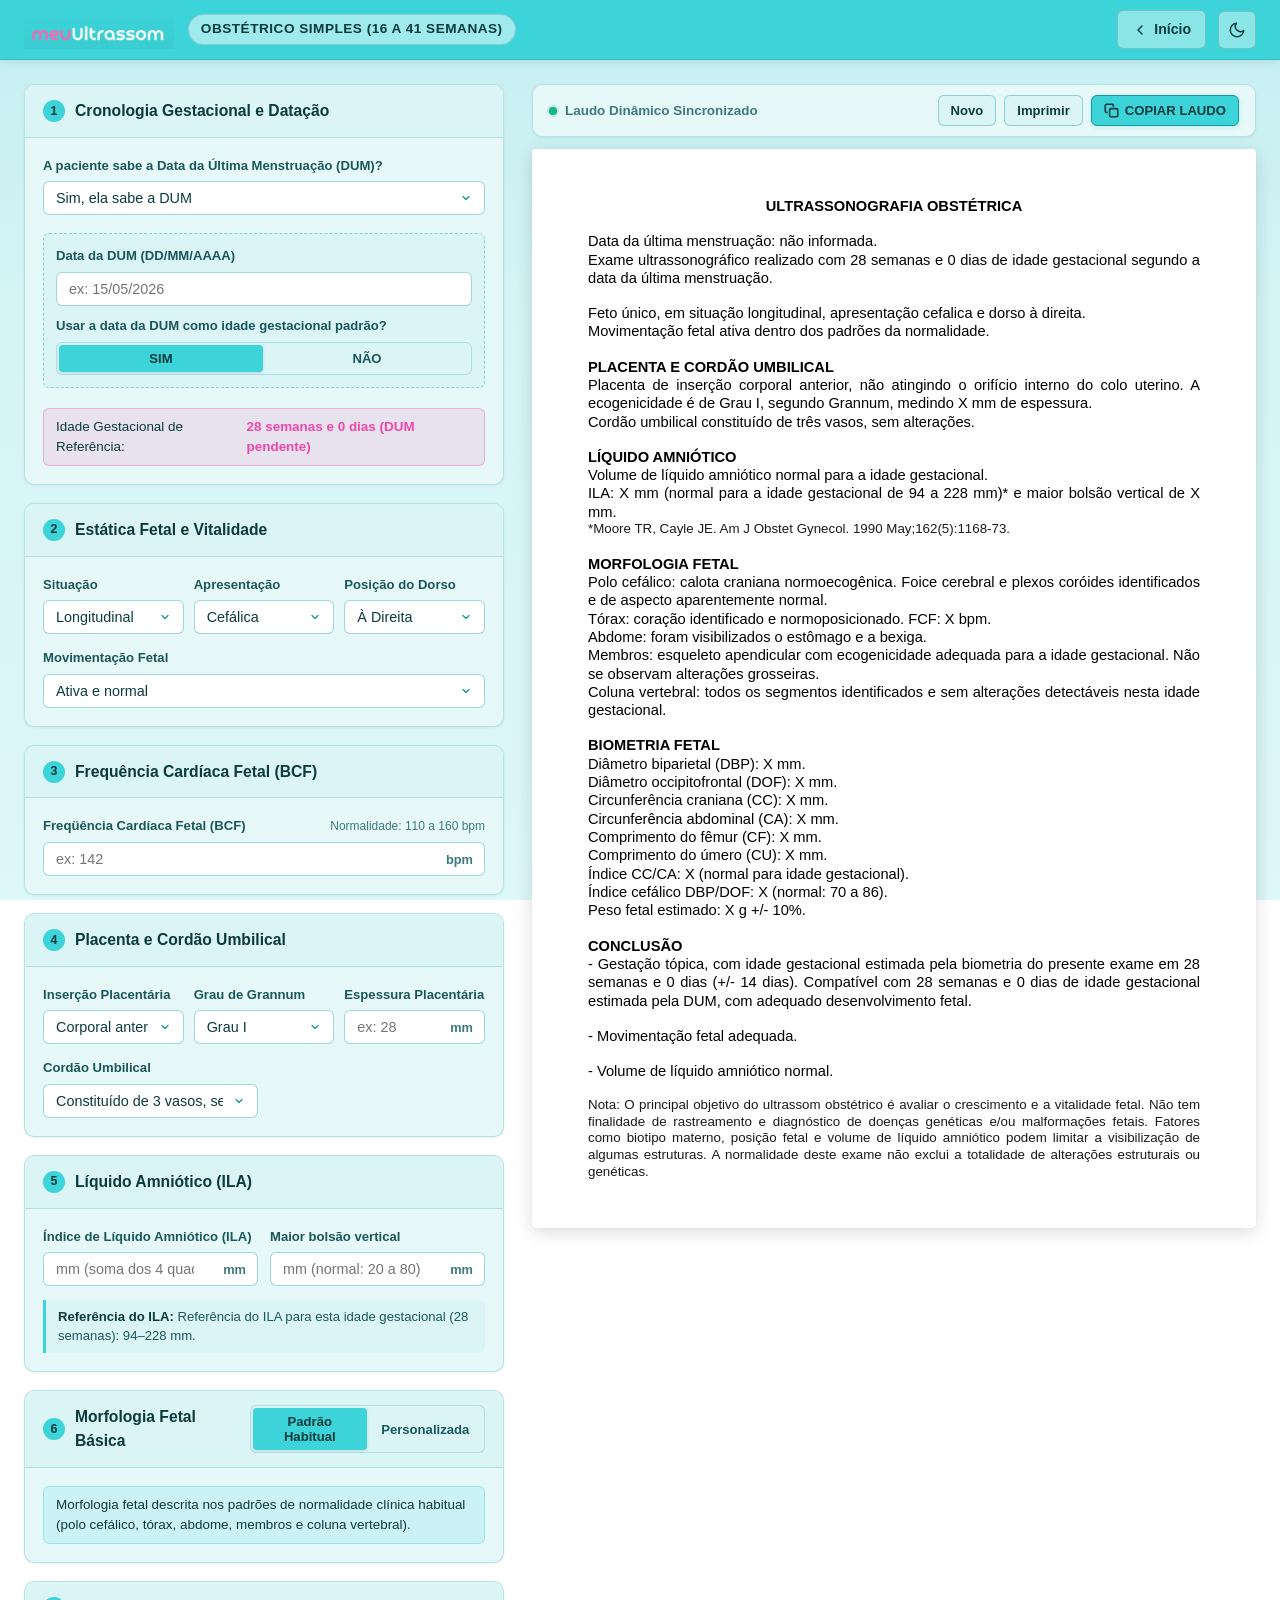
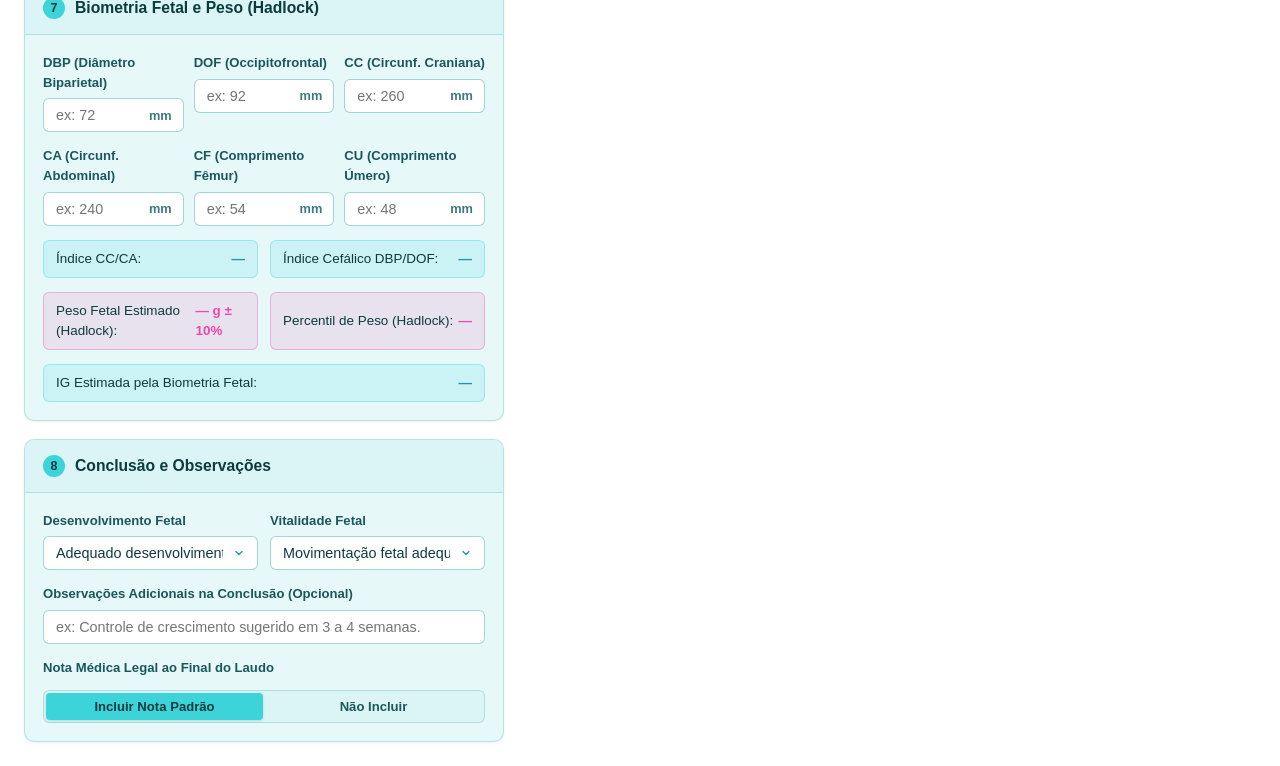
==== laudo_simples.html @ c8262055 "Add files via upload" ====
<!DOCTYPE html>
<html lang="pt-BR">
<head>
  <meta charset="UTF-8">
  <meta name="viewport" content="width=device-width, initial-scale=1.0">
  <title>meuultrassom — Obstétrico Simples (16 a 41 semanas)</title>
  <link rel="stylesheet" href="css/laudo-simples.css">
</head>
<body>

  <!-- CABEÇALHO -->
  <header class="app-header">
    <div class="header-container">
      <div class="header-brand">
        <a href="index.html" title="meuultrassom">
          <img src="assets/logo.png" alt="meuultrassom" class="header-logo">
        </a>
        <span class="header-module-badge">Obstétrico Simples (16 a 41 semanas)</span>
      </div>

      <div class="header-actions">
        <a href="index.html" class="btn-header-back" title="Voltar à Seleção de Exames">
          <svg width="16" height="16" viewBox="0 0 24 24" fill="none" stroke="currentColor" stroke-width="2.2" stroke-linecap="round" stroke-linejoin="round">
            <polyline points="15 18 9 12 15 6"></polyline>
          </svg>
          <span>Início</span>
        </a>

        <button type="button" class="theme-toggle-btn" id="themeToggleBtn" aria-label="Alternar tema" title="Alternar entre tema claro e escuro">
          <svg id="themeIconSun" width="18" height="18" viewBox="0 0 24 24" fill="none" stroke="currentColor" stroke-width="2" stroke-linecap="round" stroke-linejoin="round" style="display:none;">
            <circle cx="12" cy="12" r="5"></circle>
            <line x1="12" y1="12" x2="12" y2="3"></line>
            <line x1="12" y1="21" x2="12" y2="23"></line>
            <line x1="4.22" y1="4.22" x2="5.64" y2="5.64"></line>
            <line x1="18.36" y1="18.36" x2="19.78" y2="19.78"></line>
            <line x1="1" y1="12" x2="3" y2="12"></line>
            <line x1="21" y1="12" x2="23" y2="12"></line>
            <line x1="4.22" y1="19.78" x2="5.64" y2="18.36"></line>
            <line x1="18.36" y1="5.64" x2="19.78" y2="4.22"></line>
          </svg>
          <svg id="themeIconMoon" width="18" height="18" viewBox="0 0 24 24" fill="none" stroke="currentColor" stroke-width="2" stroke-linecap="round" stroke-linejoin="round">
            <path d="M21 12.79A9 9 0 1 1 11.21 3 7 7 0 0 0 21 12.79z"></path>
          </svg>
        </button>
      </div>
    </div>
  </header>

  <!-- CONTEÚDO PRINCIPAL (SPLIT SCREEN: FORMULÁRIO + LAUDO) -->
  <main class="main-wrapper">

    <!-- COLUNA ESQUERDA: FORMULÁRIO COMPLETO -->
    <div class="form-column">

      <!-- 1. CRONOLOGIA GESTACIONAL E DATAÇÃO -->
      <section class="form-card" id="cardCronologia">
        <div class="card-header">
          <h2 class="card-title">
            <span class="card-number">1</span>
            <span>Cronologia Gestacional e Datação</span>
          </h2>
        </div>
        <div class="card-body">
          <div class="form-group">
            <label class="form-label" for="selDumStatus">A paciente sabe a Data da Última Menstruação (DUM)?</label>
            <select id="selDumStatus" class="form-select">
              <option value="sim" selected>Sim, ela sabe a DUM</option>
              <option value="incerta">DUM incerta / desconhecida</option>
              <option value="nao">Não informada (Opcional)</option>
            </select>
          </div>

          <!-- Bloco DUM (visível quando paciente sabe a DUM) -->
          <div id="containerDum" class="conditional-panel" style="display: block;">
            <div class="form-group" id="groupDumData">
              <label class="form-label" for="inputDum">Data da DUM (DD/MM/AAAA)</label>
              <input type="text" id="inputDum" class="form-control" maxlength="10" placeholder="ex: 15/05/2026">
            </div>

            <div id="dumFeedbackBox" class="calc-badge" style="display: none; margin-top: 8px;">
              <span>Idade Gestacional pela DUM:</span>
              <strong id="dumIgDisplay">—</strong>
            </div>

            <!-- Pergunta se deseja usar DUM como padrão -->
            <div class="form-group" id="groupDumPadrao" style="margin-top: 10px;">
              <label class="form-label">Usar a data da DUM como idade gestacional padrão?</label>
              <div class="segmented-btn-group">
                <button type="button" class="segmented-btn active" id="btnDumPadraoSim">SIM</button>
                <button type="button" class="segmented-btn" id="btnDumPadraoNao">NÃO</button>
              </div>
            </div>
          </div>

          <!-- Bloco Datação Alternativa (quando DUM não é usada como referência padrão) -->
          <div id="containerDatacaoAlternativa" class="conditional-panel" style="display: none; margin-top: 8px;">
            <div class="form-group" style="margin-bottom: 10px;">
              <label class="form-label">Selecione o Método Alternativo de Datação:</label>
              <div class="segmented-btn-group">
                <button type="button" class="segmented-btn active" id="btnMetodoPrimeiraUsg">Primeira Ultrassonografia</button>
                <button type="button" class="segmented-btn" id="btnMetodoReferida">IG Referida</button>
              </div>
            </div>

            <!-- Opção A: Idade gestacional pela primeira ultrassonografia -->
            <div id="panelPrimeiraUsg" style="display: block;">
              <div class="grid-2">
                <div class="form-group">
                  <label class="form-label" for="inputPrimeiraUsgData">Data da 1ª Ultrassonografia</label>
                  <input type="text" id="inputPrimeiraUsgData" class="form-control" maxlength="10" placeholder="DD/MM/AAAA">
                </div>
                <div class="form-group">
                  <label class="form-label">IG naquele exame</label>
                  <div class="grid-2">
                    <div class="input-with-unit">
                      <input type="number" id="inputPrimeiraUsgSem" class="form-control" placeholder="Sem" min="4" max="40">
                      <span class="input-unit">sem</span>
                    </div>
                    <div class="input-with-unit">
                      <input type="number" id="inputPrimeiraUsgDias" class="form-control" placeholder="Dias" min="0" max="6" value="0">
                      <span class="input-unit">dias</span>
                    </div>
                  </div>
                </div>
              </div>

              <div id="primeiraUsgFeedbackBox" class="calc-badge" style="display: none; margin-top: 8px;">
                <span>IG Corrigida pela 1ª USG:</span>
                <strong id="primeiraUsgIgDisplay">—</strong>
              </div>
            </div>

            <!-- Opção B: Idade gestacional referida -->
            <div id="panelIgReferida" style="display: none;">
              <div class="form-group">
                <label class="form-label">Idade Gestacional Referida</label>
                <div class="grid-2">
                  <div class="input-with-unit">
                    <input type="number" id="inputIgReferidaSem" class="form-control" min="16" max="41" placeholder="16 a 41">
                    <span class="input-unit">sem</span>
                  </div>
                  <div class="input-with-unit">
                    <input type="number" id="inputIgReferidaDias" class="form-control" min="0" max="6" value="0">
                    <span class="input-unit">dias</span>
                  </div>
                </div>
              </div>
            </div>
          </div>

          <!-- Destaque da Idade Gestacional de Referência Vigente do Exame -->
          <div id="badgeIgDestaque" class="calc-badge highlight" style="margin-top: 6px;">
            <span>Idade Gestacional de Referência:</span>
            <strong id="displayIgVigente">—</strong>
          </div>
        </div>
      </section>

      <!-- 2. ESTÁTICA FETAL E VITALIDADE (GESTATAÇÃO ÚNICA EXCLUSIVA) -->
      <section class="form-card" id="cardEstatica">
        <div class="card-header">
          <h2 class="card-title">
            <span class="card-number">2</span>
            <span>Estática Fetal e Vitalidade</span>
          </h2>
        </div>
        <div class="card-body">
          <div class="grid-3">
            <div class="form-group">
              <label class="form-label" for="selSituacao">Situação</label>
              <select id="selSituacao" class="form-select">
                <option value="longitudinal" selected>Longitudinal</option>
                <option value="transversa">Transversa</option>
                <option value="obliqua">Oblíqua</option>
              </select>
            </div>

            <div class="form-group">
              <label class="form-label" for="selApresentacao">Apresentação</label>
              <select id="selApresentacao" class="form-select">
                <option value="cefalica" selected>Cefálica</option>
                <option value="pelvica">Pélvica</option>
                <option value="cormica">Córmica</option>
              </select>
            </div>

            <div class="form-group">
              <label class="form-label" for="selDorso">Posição do Dorso</label>
              <select id="selDorso" class="form-select">
                <option value="direita" selected>À Direita</option>
                <option value="esquerda">À Esquerda</option>
                <option value="anterior">Anterior</option>
                <option value="posterior">Posterior</option>
              </select>
            </div>
          </div>

          <div class="form-group">
            <label class="form-label" for="selMovimentacao">Movimentação Fetal</label>
            <select id="selMovimentacao" class="form-select">
              <option value="ativa_normal" selected>Ativa e normal</option>
              <option value="presente_diminuida">Presente, porém diminuída</option>
              <option value="ausente">Não visibilizada</option>
            </select>
          </div>
        </div>
      </section>

      <!-- 3. FREQUÊNCIA CARDÍACA FETAL (BCF) -->
      <section class="form-card" id="cardBcf">
        <div class="card-header">
          <h2 class="card-title">
            <span class="card-number">3</span>
            <span>Frequência Cardíaca Fetal (BCF)</span>
          </h2>
        </div>
        <div class="card-body">
          <div class="form-group">
            <label class="form-label" for="inputFcf">
              <span>Freqüência Cardíaca Fetal (BCF)</span>
              <span class="form-label-help">Normalidade: 110 a 160 bpm</span>
            </label>
            <div class="input-with-unit">
              <input type="number" id="inputFcf" class="form-control" placeholder="ex: 142" min="60" max="220">
              <span class="input-unit">bpm</span>
            </div>
          </div>
        </div>
      </section>

      <!-- 4. PLACENTA E CORDÃO UMBILICAL -->
      <section class="form-card" id="cardPlacenta">
        <div class="card-header">
          <h2 class="card-title">
            <span class="card-number">4</span>
            <span>Placenta e Cordão Umbilical</span>
          </h2>
        </div>
        <div class="card-body">
          <div class="grid-3">
            <div class="form-group">
              <label class="form-label" for="selPlacentaInsercao">Inserção Placentária</label>
              <select id="selPlacentaInsercao" class="form-select">
                <option value="corporal anterior" selected>Corporal anterior</option>
                <option value="corporal posterior">Corporal posterior</option>
                <option value="corporal lateral direita">Corporal lateral direita</option>
                <option value="corporal lateral esquerda">Corporal lateral esquerda</option>
                <option value="fúndica">Fúndica</option>
                <option value="baixa, não prévia">Baixa, não prévia</option>
                <option value="prévia total">Prévia total</option>
                <option value="prévia parcial">Prévia parcial</option>
                <option value="marginal">Marginal</option>
              </select>
            </div>

            <div class="form-group">
              <label class="form-label" for="selPlacentaGrau">Grau de Grannum</label>
              <select id="selPlacentaGrau" class="form-select">
                <option value="0">Grau 0</option>
                <option value="I" selected>Grau I</option>
                <option value="II">Grau II</option>
                <option value="III">Grau III</option>
              </select>
            </div>

            <div class="form-group">
              <label class="form-label" for="inputPlacentaEspessura">Espessura Placentária</label>
              <div class="input-with-unit">
                <input type="number" id="inputPlacentaEspessura" class="form-control" placeholder="ex: 28" min="5" max="80">
                <span class="input-unit">mm</span>
              </div>
            </div>
          </div>

          <div class="grid-2">
            <div class="form-group">
              <label class="form-label" for="selCordao">Cordão Umbilical</label>
              <select id="selCordao" class="form-select">
                <option value="tres_vasos" selected>Constituído de 3 vasos, sem alterações</option>
                <option value="arteria_unica">Artéria umbilical única (2 vasos)</option>
                <option value="circular">Circular cervical de cordão umbilical</option>
              </select>
            </div>

          </div>
        </div>
      </section>

      <!-- 5. LÍQUIDO AMNIÓTICO (ILA) -->
      <section class="form-card" id="cardLiquido">
        <div class="card-header">
          <h2 class="card-title">
            <span class="card-number">5</span>
            <span>Líquido Amniótico (ILA)</span>
          </h2>
        </div>
        <div class="card-body">
          <!-- Apenas dois campos mantidos -->
          <div class="grid-2">
            <div class="form-group" id="groupIla">
              <label class="form-label" for="inputIla">Índice de Líquido Amniótico (ILA)</label>
              <div class="input-with-unit">
                <input type="number" id="inputIla" class="form-control" placeholder="mm (soma dos 4 quadrantes)" min="0" max="400">
                <span class="input-unit">mm</span>
              </div>
            </div>

            <div class="form-group">
              <label class="form-label" for="inputMaiorBolsao">Maior bolsão vertical</label>
              <div class="input-with-unit">
                <input type="number" id="inputMaiorBolsao" class="form-control" placeholder="mm (normal: 20 a 80)" min="0" max="180">
                <span class="input-unit">mm</span>
              </div>
            </div>
          </div>

          <!-- Mensagem informativa da Referência Automática do ILA -->
          <div class="ila-reference-badge" id="ilaRefDisplay">
            <strong>Referência do ILA:</strong> <span id="ilaRefTexto">Calculando...</span>
          </div>

          <!-- Indicador discreto de normalidade -->
          <div id="ilaFeedbackNormal" class="calc-badge alert-success" style="display: none;">
            <span>✓ Líquido amniótico dentro dos parâmetros de referência para esta idade gestacional.</span>
          </div>

          <!-- Alerta visual informando valor fora da referência -->
          <div id="ilaFeedbackAlerta" class="calc-badge alert-warning" style="display: none;">
            <span id="ilaAlertaTexto">⚠ Atenção: valor do ILA fora do intervalo de referência.</span>
          </div>

          <!-- Opções de classificação disponibilizadas quando houver alteração (ou sob demanda) -->
          <div id="panelIlaClassificacao" class="conditional-panel" style="display: none; margin-top: 6px;">
            <div class="form-group">
              <label class="form-label" for="selIlaClassificacao">Classificação Descritiva para o Laudo e Conclusão:</label>
              <select id="selIlaClassificacao" class="form-select">
                <option value="normal">Volume de líquido amniótico normal para a idade gestacional</option>
                <option value="diminuido">Volume no limite inferior da normalidade para a idade gestacional</option>
                <option value="oligoidramnio">Volume acentuadamente diminuído (oligoidrâmnio)</option>
                <option value="aumentado">Volume no limite superior da normalidade para a idade gestacional</option>
                <option value="polidramnio">Volume acentuadamente aumentado (polidrâmnio)</option>
              </select>
            </div>
          </div>
        </div>
      </section>

      <!-- 6. MORFOLOGIA FETAL -->
      <section class="form-card" id="cardMorfologia">
        <div class="card-header">
          <h2 class="card-title">
            <span class="card-number">6</span>
            <span>Morfologia Fetal Básica</span>
          </h2>
          <div class="segmented-btn-group" style="width: auto;">
            <button type="button" class="segmented-btn active" id="btnMorfoPadrao">Padrão Habitual</button>
            <button type="button" class="segmented-btn" id="btnMorfoPersonalizada">Personalizada</button>
          </div>
        </div>
        <div class="card-body">
          <div id="morfoPadraoInfo" class="calc-badge">
            <span>Morfologia fetal descrita nos padrões de normalidade clínica habitual (polo cefálico, tórax, abdome, membros e coluna vertebral).</span>
          </div>

          <div id="morfoPersonalizadaPanel" class="conditional-panel" style="display: none;">
            <div class="form-group">
              <label class="form-label" for="inputMorfoObs">Observações ou Alterações Morfológicas</label>
              <textarea id="inputMorfoObs" class="form-control" rows="3" placeholder="Descreva aqui eventuais particularidades ou variações anatômicas..."></textarea>
            </div>
          </div>
        </div>
      </section>

      <!-- 7. BIOMETRIA FETAL E ESTIMATIVA DE PESO (HADLOCK) -->
      <section class="form-card" id="cardBiometria">
        <div class="card-header">
          <h2 class="card-title">
            <span class="card-number">7</span>
            <span>Biometria Fetal e Peso (Hadlock)</span>
          </h2>
        </div>
        <div class="card-body">
          <div class="grid-3">
            <div class="form-group">
              <label class="form-label" for="inputDbp">DBP (Diâmetro Biparietal)</label>
              <div class="input-with-unit">
                <input type="number" id="inputDbp" class="form-control" placeholder="ex: 72" min="10" max="120" step="0.1">
                <span class="input-unit">mm</span>
              </div>
            </div>

            <div class="form-group">
              <label class="form-label" for="inputDof">DOF (Occipitofrontal)</label>
              <div class="input-with-unit">
                <input type="number" id="inputDof" class="form-control" placeholder="ex: 92" min="15" max="150" step="0.1">
                <span class="input-unit">mm</span>
              </div>
            </div>

            <div class="form-group">
              <label class="form-label" for="inputCc">CC (Circunf. Craniana)</label>
              <div class="input-with-unit">
                <input type="number" id="inputCc" class="form-control" placeholder="ex: 260" min="50" max="400" step="0.1">
                <span class="input-unit">mm</span>
              </div>
            </div>
          </div>

          <div class="grid-3">
            <div class="form-group">
              <label class="form-label" for="inputCa">CA (Circunf. Abdominal)</label>
              <div class="input-with-unit">
                <input type="number" id="inputCa" class="form-control" placeholder="ex: 240" min="50" max="420" step="0.1">
                <span class="input-unit">mm</span>
              </div>
            </div>

            <div class="form-group">
              <label class="form-label" for="inputCf">CF (Comprimento Fêmur)</label>
              <div class="input-with-unit">
                <input type="number" id="inputCf" class="form-control" placeholder="ex: 54" min="10" max="95" step="0.1">
                <span class="input-unit">mm</span>
              </div>
            </div>

            <div class="form-group">
              <label class="form-label" for="inputCu">CU (Comprimento Úmero)</label>
              <div class="input-with-unit">
                <input type="number" id="inputCu" class="form-control" placeholder="ex: 48" min="10" max="85" step="0.1">
                <span class="input-unit">mm</span>
              </div>
            </div>
          </div>

          <!-- Índices e Cálculos Biométricos em Tempo Real -->
          <div class="grid-2">
            <div class="calc-badge">
              <span>Índice CC/CA:</span>
              <strong id="displayCcCa">—</strong>
            </div>

            <div class="calc-badge">
              <span>Índice Cefálico DBP/DOF:</span>
              <strong id="displayDbfDof">—</strong>
            </div>
          </div>

          <div class="grid-2">
            <div class="calc-badge highlight">
              <span>Peso Fetal Estimado (Hadlock):</span>
              <strong id="displayPesoFetal">— g ± 10%</strong>
            </div>

            <div class="calc-badge highlight">
              <span>Percentil de Peso (Hadlock):</span>
              <strong id="displayPercentilPeso">—</strong>
            </div>
          </div>

          <div class="calc-badge">
            <span>IG Estimada pela Biometria Fetal:</span>
            <strong id="displayIgBiometria">—</strong>
          </div>
        </div>
      </section>

      <!-- 8. CONCLUSÃO E OBSERVAÇÕES -->
      <section class="form-card" id="cardConclusao">
        <div class="card-header">
          <h2 class="card-title">
            <span class="card-number">8</span>
            <span>Conclusão e Observações</span>
          </h2>
        </div>
        <div class="card-body">
          <div class="grid-2">
            <div class="form-group">
              <label class="form-label" for="selConclusaoCrescimento">Desenvolvimento Fetal</label>
              <select id="selConclusaoCrescimento" class="form-select">
                <option value="adequado" selected>Adequado desenvolvimento fetal</option>
                <option value="restricao">Restrição de crescimento intrauterino (RCIU)</option>
                <option value="macrossomia">Compatível com macrossomia fetal</option>
                <option value="pigm">Feto pequeno para a idade gestacional (PIG)</option>
                <option value="gigm">Feto grande para a idade gestacional (GIG)</option>
              </select>
            </div>

            <div class="form-group">
              <label class="form-label" for="selConclusaoVitalidade">Vitalidade Fetal</label>
              <select id="selConclusaoVitalidade" class="form-select">
                <option value="adequada" selected>Movimentação fetal adequada</option>
                <option value="reduzida">Movimentação fetal reduzida</option>
              </select>
            </div>
          </div>

          <div class="form-group">
            <label class="form-label" for="inputConclusaoObs">Observações Adicionais na Conclusão (Opcional)</label>
            <input type="text" id="inputConclusaoObs" class="form-control" placeholder="ex: Controle de crescimento sugerido em 3 a 4 semanas.">
          </div>

          <div class="form-group">
            <label class="form-label" style="margin-bottom: 6px;">Nota Médica Legal ao Final do Laudo</label>
            <div class="segmented-btn-group">
              <button type="button" class="segmented-btn active" id="btnNotaFinalSim">Incluir Nota Padrão</button>
              <button type="button" class="segmented-btn" id="btnNotaFinalNao">Não Incluir</button>
            </div>
          </div>
        </div>
      </section>

    </div>

    <!-- COLUNA DIREITA: VISUALIZAÇÃO DO LAUDO (SIMULAÇÃO A4) -->
    <div class="report-column">
      
      <!-- BARRA DE FERRAMENTAS DO LAUDO -->
      <div class="report-toolbar">
        <div class="toolbar-status">
          <span class="badge-status-dot"></span>
          <span id="laudoStatusText">Laudo Dinâmico Sincronizado</span>
          <span id="manualEditBadge" class="manual-edit-indicator" style="display:none;">Edição Manual</span>
        </div>

        <div class="toolbar-actions">
          <button type="button" class="btn-report-tool btn-secondary-tool" id="btnRestaurarLaudo" title="Restaurar texto automático a partir do formulário" style="display:none;">
            Restaurar
          </button>
          <button type="button" class="btn-report-tool btn-secondary-tool" id="btnNovoExame" title="Limpar formulário e iniciar novo exame">
            Novo
          </button>
          <button type="button" class="btn-report-tool btn-secondary-tool" id="btnImprimir" title="Imprimir laudo ou salvar como PDF">
            Imprimir
          </button>
          <button type="button" class="btn-report-tool btn-copy" id="btnCopiarLaudo" title="Copiar laudo com formatação rica para o Word">
            <svg width="15" height="15" viewBox="0 0 24 24" fill="none" stroke="currentColor" stroke-width="2.5" stroke-linecap="round" stroke-linejoin="round">
              <rect x="9" y="9" width="13" height="13" rx="2" ry="2"></rect>
              <path d="M5 15H4a2 2 0 0 1-2-2V4a2 2 0 0 1 2-2h9a2 2 0 0 1 2 2v1"></path>
            </svg>
            <span>COPIAR LAUDO</span>
          </button>
        </div>
      </div>

      <!-- FOLHA DE LAUDO (SIMULAÇÃO A4 DA CLÍNICA) -->
      <div class="report-paper-container">
        <div id="reportPaper" class="report-paper" contenteditable="true" spellcheck="false">
          <!-- Conteúdo gerado dinamicamente com fidelidade aos modelos Word de 16 a 41 semanas -->
        </div>
      </div>
    </div>

  </main>

  <!-- MODAL DE CONFIRMAÇÃO DE NOVO EXAME -->
  <div id="modalNovoExame" class="modal-overlay">
    <div class="modal-dialog">
      <div class="modal-dialog-header">
        <h3 class="modal-dialog-title">Iniciar Novo Exame?</h3>
      </div>
      <div class="modal-dialog-body">
        Todos os dados preenchidos e eventuais edições no laudo serão resetados para o padrão. Deseja continuar?
      </div>
      <div class="modal-dialog-footer">
        <button type="button" class="btn-modal-cancel" id="btnModalCancel">Cancelar</button>
        <button type="button" class="btn-modal-danger" id="btnModalConfirm">Iniciar Novo Exame</button>
      </div>
    </div>
  </div>

  <!-- TOAST DE NOTIFICAÇÃO -->
  <div id="toastNotice" class="toast-notice">
    <svg width="18" height="18" viewBox="0 0 24 24" fill="none" stroke="currentColor" stroke-width="2.5" stroke-linecap="round" stroke-linejoin="round">
      <path d="M22 11.08V12a10 10 0 1 1-5.93-9.14"></path>
      <polyline points="22 4 12 14.01 9 11.01"></polyline>
    </svg>
    <span id="toastMessage">Laudo copiado com formatação rica para o Word!</span>
  </div>

  <!-- SCRIPT MODULAR DO NOVO MÓDULO (INDEPENDENTE) -->
  <script src="js/laudo-simples.js"></script>
</body>
</html>
---- css/laudo-simples.css ----
/**
 * MEUULTRASSOM — MÓDULO OBSTÉTRICO SIMPLES (16 A 41 SEMANAS)
 * Arquivo CSS 100% independente
 * Preserva estritamente a identidade visual do meuultrassom aprovada no Obstétrico Inicial
 */

:root {
  --primary: #3CD4D8;
  --primary-hover: #2ec4c8;
  --primary-dark: #16989d;
  --primary-rgb: 60, 212, 216;
  --primary-soft: rgba(60, 212, 216, 0.16);
  --primary-soft-hover: rgba(60, 212, 216, 0.26);
  
  --secondary: #EF48A8;
  --secondary-hover: #e03798;
  --secondary-dark: #be217b;
  --secondary-rgb: 239, 72, 168;
  --secondary-soft: rgba(239, 72, 168, 0.14);
  --secondary-soft-hover: rgba(239, 72, 168, 0.24);

  /* Tema Claro (Predominância Turquesa Imersiva) */
  --bg-page: #d0f1f3;
  --bg-page-gradient: linear-gradient(180deg, #c4eff1 0%, #d5f4f6 35%, #def7f8 100%);
  --bg-header: #3CD4D8;
  --header-border: #30bcc0;
  
  --bg-card: #e7f8f9;
  --bg-card-hover: #f0fbfb;
  --bg-card-subtle: #dbf4f5;
  --bg-input: #ffffff;
  --bg-input-focus: #ffffff;

  --border-subtle: rgba(22, 152, 157, 0.22);
  --border-medium: rgba(22, 152, 157, 0.40);
  --border-strong: rgba(22, 152, 157, 0.65);

  --text-main: #0c3b3e;
  --text-secondary: #1a575b;
  --text-muted: #3d797d;

  --radius-sm: 6px;
  --radius-md: 10px;
  --radius-lg: 14px;
  --shadow-sm: 0 1px 3px rgba(12, 59, 62, 0.08);
  --shadow-md: 0 4px 14px rgba(12, 59, 62, 0.12);
  --shadow-lg: 0 10px 28px rgba(12, 59, 62, 0.16);

  --font-family: -apple-system, BlinkMacSystemFont, "Segoe UI", Roboto, "Helvetica Neue", Arial, sans-serif;
  --font-report: "Arial", sans-serif;
  --transition: all 0.2s ease-in-out;
}

/* Modo Escuro */
body.dark-mode {
  --bg-page: #0b111e;
  --bg-page-gradient: linear-gradient(180deg, #0b111e 0%, #0d1627 50%, #101c31 100%);
  --bg-header: #0f172a;
  --header-border: #1e293b;

  --bg-card: #141d2e;
  --bg-card-hover: #19243a;
  --bg-card-subtle: #182236;
  --bg-input: #0e1524;
  --bg-input-focus: #131c30;

  --border-subtle: #24324d;
  --border-medium: #334466;
  --border-strong: #3CD4D8;

  --text-main: #f1f5f9;
  --text-secondary: #cbd5e1;
  --text-muted: #94a3b8;

  --shadow-sm: 0 1px 3px rgba(0, 0, 0, 0.4);
  --shadow-md: 0 4px 14px rgba(0, 0, 0, 0.5);
  --shadow-lg: 0 10px 28px rgba(0, 0, 0, 0.6);
}

/* Reset básico e tipografia */
*, *::before, *::after {
  box-sizing: border-box;
  margin: 0;
  padding: 0;
}

body {
  font-family: var(--font-family);
  background: var(--bg-page-gradient);
  background-attachment: fixed;
  color: var(--text-main);
  min-height: 100vh;
  display: flex;
  flex-direction: column;
  line-height: 1.5;
  -webkit-font-smoothing: antialiased;
  -moz-osx-font-smoothing: grayscale;
}

/* ==========================================================================
   CABEÇALHO PADRÃO MEUULTRASSOM
   ========================================================================== */
.app-header {
  background-color: var(--bg-header);
  border-bottom: 1px solid var(--header-border);
  position: sticky;
  top: 0;
  z-index: 100;
  box-shadow: 0 2px 10px rgba(0, 0, 0, 0.1);
  transition: var(--transition);
}

.header-container {
  max-width: 1600px;
  margin: 0 auto;
  padding: 10px 24px;
  display: flex;
  align-items: center;
  justify-content: space-between;
}

.header-brand {
  display: flex;
  align-items: center;
  gap: 14px;
}

.header-logo {
  height: 38px;
  width: auto;
  display: block;
}

.header-module-badge {
  font-size: 0.85rem;
  font-weight: 700;
  color: #0c3b3e;
  background: rgba(255, 255, 255, 0.5);
  padding: 4px 12px;
  border-radius: 20px;
  letter-spacing: 0.5px;
  text-transform: uppercase;
  border: 1px solid rgba(12, 59, 62, 0.15);
}

body.dark-mode .header-module-badge {
  color: var(--primary);
  background: rgba(60, 212, 216, 0.12);
  border-color: rgba(60, 212, 216, 0.25);
}

.header-actions {
  display: flex;
  align-items: center;
  gap: 12px;
}

.btn-header-back {
  display: inline-flex;
  align-items: center;
  gap: 6px;
  padding: 8px 14px;
  background: rgba(255, 255, 255, 0.4);
  color: #0c3b3e;
  text-decoration: none;
  font-size: 0.88rem;
  font-weight: 600;
  border-radius: var(--radius-sm);
  border: 1px solid rgba(12, 59, 62, 0.2);
  transition: var(--transition);
}

body.dark-mode .btn-header-back {
  background: var(--bg-card);
  color: var(--text-main);
  border-color: var(--border-subtle);
}

.btn-header-back:hover {
  background: rgba(255, 255, 255, 0.7);
  transform: translateY(-1px);
}

body.dark-mode .btn-header-back:hover {
  background: var(--bg-card-hover);
  border-color: var(--border-medium);
}

.theme-toggle-btn {
  background: rgba(255, 255, 255, 0.4);
  border: 1px solid rgba(12, 59, 62, 0.2);
  color: #0c3b3e;
  width: 38px;
  height: 38px;
  border-radius: var(--radius-sm);
  display: inline-flex;
  align-items: center;
  justify-content: center;
  cursor: pointer;
  transition: var(--transition);
}

body.dark-mode .theme-toggle-btn {
  background: var(--bg-card);
  border-color: var(--border-subtle);
  color: var(--text-main);
}

.theme-toggle-btn:hover {
  background: rgba(255, 255, 255, 0.7);
  transform: translateY(-1px);
}

body.dark-mode .theme-toggle-btn:hover {
  background: var(--bg-card-hover);
  border-color: var(--border-medium);
}

/* ==========================================================================
   LAYOUT PRINCIPAL (SPLIT SCREEN: FORMULÁRIO + LAUDO A4)
   ========================================================================== */
.main-wrapper {
  max-width: 1600px;
  margin: 0 auto;
  padding: 24px;
  display: grid;
  grid-template-columns: 480px 1fr;
  gap: 28px;
  flex: 1;
  width: 100%;
}

@media (min-width: 1400px) {
  .main-wrapper {
    grid-template-columns: 520px 1fr;
  }
}

@media (max-width: 1100px) {
  .main-wrapper {
    grid-template-columns: 1fr;
    padding: 16px;
    gap: 24px;
  }
}

/* ==========================================================================
   COLUNA ESQUERDA: FORMULÁRIO ESTRUTURADO
   ========================================================================== */
.form-column {
  display: flex;
  flex-direction: column;
  gap: 18px;
}

.form-card {
  background: var(--bg-card);
  border: 1px solid var(--border-subtle);
  border-radius: var(--radius-md);
  box-shadow: var(--shadow-sm);
  overflow: hidden;
  transition: var(--transition);
}

.form-card:hover {
  box-shadow: var(--shadow-md);
  border-color: var(--border-medium);
}

.card-header {
  padding: 14px 18px;
  background: var(--bg-card-subtle);
  border-bottom: 1px solid var(--border-subtle);
  display: flex;
  align-items: center;
  justify-content: space-between;
}

.card-title {
  font-size: 0.98rem;
  font-weight: 700;
  color: var(--text-main);
  display: flex;
  align-items: center;
  gap: 10px;
}

.card-number {
  background: var(--primary);
  color: #0c3b3e;
  font-weight: 800;
  font-size: 0.78rem;
  width: 22px;
  height: 22px;
  border-radius: 50%;
  display: inline-flex;
  align-items: center;
  justify-content: center;
}

body.dark-mode .card-number {
  color: #0c3b3e;
}

.card-body {
  padding: 18px;
  display: flex;
  flex-direction: column;
  gap: 14px;
}

/* Grids do Formulário */
.grid-2 {
  display: grid;
  grid-template-columns: 1fr 1fr;
  gap: 12px;
}

.grid-3 {
  display: grid;
  grid-template-columns: repeat(3, 1fr);
  gap: 10px;
}

.grid-4 {
  display: grid;
  grid-template-columns: repeat(4, 1fr);
  gap: 10px;
}

@media (max-width: 600px) {
  .grid-2, .grid-3, .grid-4 {
    grid-template-columns: 1fr;
  }
}

/* Campos e Rótulos */
.form-group {
  display: flex;
  flex-direction: column;
  gap: 6px;
}

.form-label {
  font-size: 0.82rem;
  font-weight: 600;
  color: var(--text-secondary);
  display: flex;
  align-items: center;
  justify-content: space-between;
}

.form-label-help {
  font-size: 0.75rem;
  font-weight: 400;
  color: var(--text-muted);
}

.form-control, .form-select {
  width: 100%;
  padding: 8px 12px;
  font-size: 0.9rem;
  font-family: inherit;
  color: var(--text-main);
  background: var(--bg-input);
  border: 1px solid var(--border-medium);
  border-radius: var(--radius-sm);
  outline: none;
  transition: var(--transition);
}

.form-control:focus, .form-select:focus {
  border-color: var(--primary);
  box-shadow: 0 0 0 3px var(--primary-soft);
  background: var(--bg-input-focus);
}

.form-select {
  appearance: none;
  background-image: url("data:image/svg+xml,%3Csvg xmlns='http://www.w3.org/2000/svg' width='12' height='12' viewBox='0 0 24 24' fill='none' stroke='%2316989d' stroke-width='2.5' stroke-linecap='round' stroke-linejoin='round'%3E%3Cpolyline points='6 9 12 15 18 9'%3E%3C/polyline%3E%3C/svg%3E");
  background-repeat: no-repeat;
  background-position: right 12px center;
  padding-right: 34px;
  cursor: pointer;
}

body.dark-mode .form-select {
  background-image: url("data:image/svg+xml,%3Csvg xmlns='http://www.w3.org/2000/svg' width='12' height='12' viewBox='0 0 24 24' fill='none' stroke='%233CD4D8' stroke-width='2.5' stroke-linecap='round' stroke-linejoin='round'%3E%3Cpolyline points='6 9 12 15 18 9'%3E%3C/polyline%3E%3C/svg%3E");
}

/* Input com unidade agregada (ex: mm, bpm, g, cm) */
.input-with-unit {
  position: relative;
  display: flex;
  align-items: center;
}

.input-with-unit .form-control {
  padding-right: 48px;
}

.input-unit {
  position: absolute;
  right: 12px;
  font-size: 0.8rem;
  font-weight: 600;
  color: var(--text-muted);
  pointer-events: none;
}

/* Painel condicional */
.conditional-panel {
  background: var(--bg-card-subtle);
  border: 1px dashed var(--border-medium);
  border-radius: var(--radius-sm);
  padding: 12px;
  margin-top: 4px;
}

/* Badges e Feedbacks de Cálculos */
.calc-badge {
  background: var(--primary-soft);
  border: 1px solid rgba(60, 212, 216, 0.35);
  border-radius: var(--radius-sm);
  padding: 8px 12px;
  font-size: 0.84rem;
  color: var(--text-main);
  display: flex;
  align-items: center;
  justify-content: space-between;
}

.calc-badge strong {
  color: var(--primary-dark);
  font-weight: 700;
}

body.dark-mode .calc-badge strong {
  color: var(--primary);
}

.calc-badge.highlight {
  background: rgba(239, 72, 168, 0.12);
  border-color: rgba(239, 72, 168, 0.35);
}

.calc-badge.highlight strong {
  color: var(--secondary);
}

.calc-badge.alert-warning {
  background: rgba(245, 158, 11, 0.14);
  border-color: rgba(245, 158, 11, 0.4);
  color: #b45309;
}

body.dark-mode .calc-badge.alert-warning {
  color: #fbbf24;
}

.calc-badge.alert-warning strong {
  color: #b45309;
}

body.dark-mode .calc-badge.alert-warning strong {
  color: #fbbf24;
}

.calc-badge.alert-success {
  background: rgba(16, 185, 129, 0.12);
  border-color: rgba(16, 185, 129, 0.35);
  color: #047857;
}

body.dark-mode .calc-badge.alert-success {
  color: #34d399;
}

.calc-badge.alert-success strong {
  color: #047857;
}

body.dark-mode .calc-badge.alert-success strong {
  color: #34d399;
}

/* Botões Segmentados (Toggle de Opções Rápidas) */
.segmented-btn-group {
  display: flex;
  background: var(--bg-card-subtle);
  border: 1px solid var(--border-subtle);
  border-radius: var(--radius-sm);
  padding: 2px;
  gap: 2px;
}

.segmented-btn {
  flex: 1;
  padding: 6px 10px;
  font-size: 0.82rem;
  font-weight: 600;
  text-align: center;
  background: transparent;
  color: var(--text-secondary);
  border: none;
  border-radius: 4px;
  cursor: pointer;
  transition: var(--transition);
}

.segmented-btn:hover {
  color: var(--text-main);
  background: rgba(255, 255, 255, 0.3);
}

body.dark-mode .segmented-btn:hover {
  background: rgba(255, 255, 255, 0.05);
}

.segmented-btn.active {
  background: var(--primary);
  color: #0c3b3e;
  font-weight: 700;
  box-shadow: 0 1px 3px rgba(0, 0, 0, 0.12);
}

body.dark-mode .segmented-btn.active {
  background: var(--primary);
  color: #0c3b3e;
}

/* Indicador de Referência de ILA */
.ila-reference-badge {
  background: var(--bg-card-subtle);
  border-left: 3px solid var(--primary);
  padding: 8px 12px;
  border-radius: 0 var(--radius-sm) var(--radius-sm) 0;
  font-size: 0.82rem;
  line-height: 1.4;
  color: var(--text-secondary);
}

.ila-reference-badge strong {
  color: var(--text-main);
}

/* ==========================================================================
   COLUNA DIREITA: VISUALIZAÇÃO DO LAUDO (SIMULAÇÃO A4)
   ========================================================================== */
.report-column {
  display: flex;
  flex-direction: column;
  gap: 12px;
  position: relative;
}

.report-toolbar {
  background: var(--bg-card);
  border: 1px solid var(--border-subtle);
  border-radius: var(--radius-md);
  padding: 10px 16px;
  display: flex;
  align-items: center;
  justify-content: space-between;
  box-shadow: var(--shadow-sm);
  position: sticky;
  top: 68px;
  z-index: 90;
}

.toolbar-status {
  display: flex;
  align-items: center;
  gap: 8px;
  font-size: 0.84rem;
  font-weight: 600;
  color: var(--text-muted);
}

.badge-status-dot {
  width: 8px;
  height: 8px;
  background-color: #10b981;
  border-radius: 50%;
  display: inline-block;
  box-shadow: 0 0 0 2px rgba(16, 185, 129, 0.2);
}

.manual-edit-indicator {
  font-size: 0.76rem;
  font-weight: 700;
  color: #d97706;
  background: rgba(245, 158, 11, 0.14);
  padding: 2px 8px;
  border-radius: 12px;
  border: 1px solid rgba(245, 158, 11, 0.3);
}

.toolbar-actions {
  display: flex;
  align-items: center;
  gap: 8px;
}

.btn-report-tool {
  display: inline-flex;
  align-items: center;
  gap: 6px;
  padding: 7px 12px;
  font-size: 0.82rem;
  font-weight: 600;
  border-radius: var(--radius-sm);
  border: 1px solid var(--border-medium);
  cursor: pointer;
  transition: var(--transition);
}

.btn-secondary-tool {
  background: var(--bg-card-subtle);
  color: var(--text-main);
}

.btn-secondary-tool:hover {
  background: var(--bg-card-hover);
  border-color: var(--border-strong);
}

.btn-copy {
  background: var(--primary);
  color: #0c3b3e;
  border-color: var(--primary-dark);
  font-weight: 700;
  box-shadow: 0 1px 4px rgba(60, 212, 216, 0.3);
}

.btn-copy:hover {
  background: var(--primary-hover);
  transform: translateY(-1px);
  box-shadow: 0 3px 8px rgba(60, 212, 216, 0.4);
}

/* ==========================================================================
   FOLHA DE LAUDO (SIMULAÇÃO FIEL A4 DO WORD)
   ========================================================================== */
.report-paper-container {
  display: flex;
  justify-content: center;
  width: 100%;
}

.report-paper {
  background: #ffffff;
  color: #000000 !important;
  width: 100%;
  max-width: 820px;
  min-height: 1050px;
  padding: 48px 56px;
  border-radius: 4px;
  box-shadow: 0 4px 18px rgba(0, 0, 0, 0.14), 0 0 1px rgba(0, 0, 0, 0.08);
  font-family: Arial, Helvetica, sans-serif !important;
  font-size: 11pt !important;
  line-height: 1.25 !important;
  text-align: justify;
  outline: none;
  cursor: text;
  white-space: normal;
  word-break: break-word;
  transition: box-shadow 0.2s ease;
}

.report-paper:focus {
  box-shadow: 0 0 0 3px var(--primary), 0 6px 22px rgba(0, 0, 0, 0.2);
}

/* REGRAS INTERNAS DO TEXTO DO LAUDO (FIDELIDADE AOS MODELOS WORD) */
.report-paper p {
  margin-top: 0 !important;
  margin-bottom: 0 !important;
  padding: 0 !important;
  line-height: 1.25 !important;
  font-size: 11pt !important;
  color: #000000 !important;
}

.report-paper .report-title {
  text-align: center !important;
  font-weight: bold !important;
  margin-top: 0 !important;
  margin-bottom: 0 !important;
}

.report-paper .report-blank-line {
  height: 1.15em;
  display: block;
}

.report-paper .report-section-title {
  font-weight: bold !important;
  margin-top: 0 !important;
  margin-bottom: 0 !important;
  text-transform: uppercase !important;
}

.report-paper .report-subhead {
  font-weight: bold !important;
  margin-top: 0 !important;
  margin-bottom: 0 !important;
}

.report-paper .report-note {
  font-size: 10pt !important;
  color: #1a1a1a !important;
  margin-top: 0 !important;
}

.report-paper b, .report-paper strong {
  font-weight: bold !important;
  color: #000000 !important;
}

/* ==========================================================================
   MODAL DE CONFIRMAÇÃO (NOVO EXAME)
   ========================================================================== */
.modal-overlay {
  position: fixed;
  top: 0;
  left: 0;
  right: 0;
  bottom: 0;
  background: rgba(0, 0, 0, 0.6);
  backdrop-filter: blur(4px);
  display: none;
  align-items: center;
  justify-content: center;
  z-index: 1000;
  padding: 20px;
}

.modal-overlay.active {
  display: flex;
}

.modal-dialog {
  background: var(--bg-card);
  border: 1px solid var(--border-medium);
  border-radius: var(--radius-lg);
  max-width: 440px;
  width: 100%;
  padding: 24px;
  box-shadow: var(--shadow-lg);
  display: flex;
  flex-direction: column;
  gap: 16px;
  animation: modalFadeIn 0.2s ease-out;
}

@keyframes modalFadeIn {
  from { opacity: 0; transform: scale(0.95); }
  to { opacity: 1; transform: scale(1); }
}

.modal-dialog-header {
  border-bottom: 1px solid var(--border-subtle);
  padding-bottom: 12px;
}

.modal-dialog-title {
  font-size: 1.1rem;
  font-weight: 700;
  color: var(--text-main);
}

.modal-dialog-body {
  font-size: 0.92rem;
  color: var(--text-secondary);
  line-height: 1.5;
}

.modal-dialog-footer {
  display: flex;
  justify-content: flex-end;
  gap: 10px;
  padding-top: 8px;
}

.btn-modal-cancel {
  padding: 8px 16px;
  background: var(--bg-card-subtle);
  border: 1px solid var(--border-subtle);
  color: var(--text-main);
  border-radius: var(--radius-sm);
  font-size: 0.88rem;
  font-weight: 600;
  cursor: pointer;
  transition: var(--transition);
}

.btn-modal-cancel:hover {
  background: var(--bg-card-hover);
}

.btn-modal-danger {
  padding: 8px 16px;
  background: #dc2626;
  border: 1px solid #b91c1c;
  color: #ffffff;
  border-radius: var(--radius-sm);
  font-size: 0.88rem;
  font-weight: 600;
  cursor: pointer;
  transition: var(--transition);
}

.btn-modal-danger:hover {
  background: #b91c1c;
}

/* ==========================================================================
   TOAST DE NOTIFICAÇÃO
   ========================================================================== */
.toast-notice {
  position: fixed;
  bottom: 24px;
  right: 24px;
  background: #10b981;
  color: #ffffff;
  padding: 12px 20px;
  border-radius: var(--radius-md);
  box-shadow: 0 4px 16px rgba(0, 0, 0, 0.2);
  display: flex;
  align-items: center;
  gap: 10px;
  font-size: 0.9rem;
  font-weight: 600;
  z-index: 1100;
  opacity: 0;
  transform: translateY(20px);
  pointer-events: none;
  transition: opacity 0.25s ease, transform 0.25s ease;
}

.toast-notice.show {
  opacity: 1;
  transform: translateY(0);
}

/* ==========================================================================
   ESTILOS DE IMPRESSÃO
   ========================================================================== */
@media print {
  body {
    background: #ffffff !important;
    color: #000000 !important;
  }

  .app-header,
  .form-column,
  .report-toolbar,
  .modal-overlay,
  .toast-notice {
    display: none !important;
  }

  .main-wrapper {
    display: block !important;
    padding: 0 !important;
    margin: 0 !important;
    max-width: 100% !important;
  }

  .report-column {
    display: block !important;
  }

  .report-paper-container {
    display: block !important;
  }

  .report-paper {
    box-shadow: none !important;
    padding: 0 !important;
    margin: 0 !important;
    max-width: 100% !important;
    min-height: auto !important;
  }
}
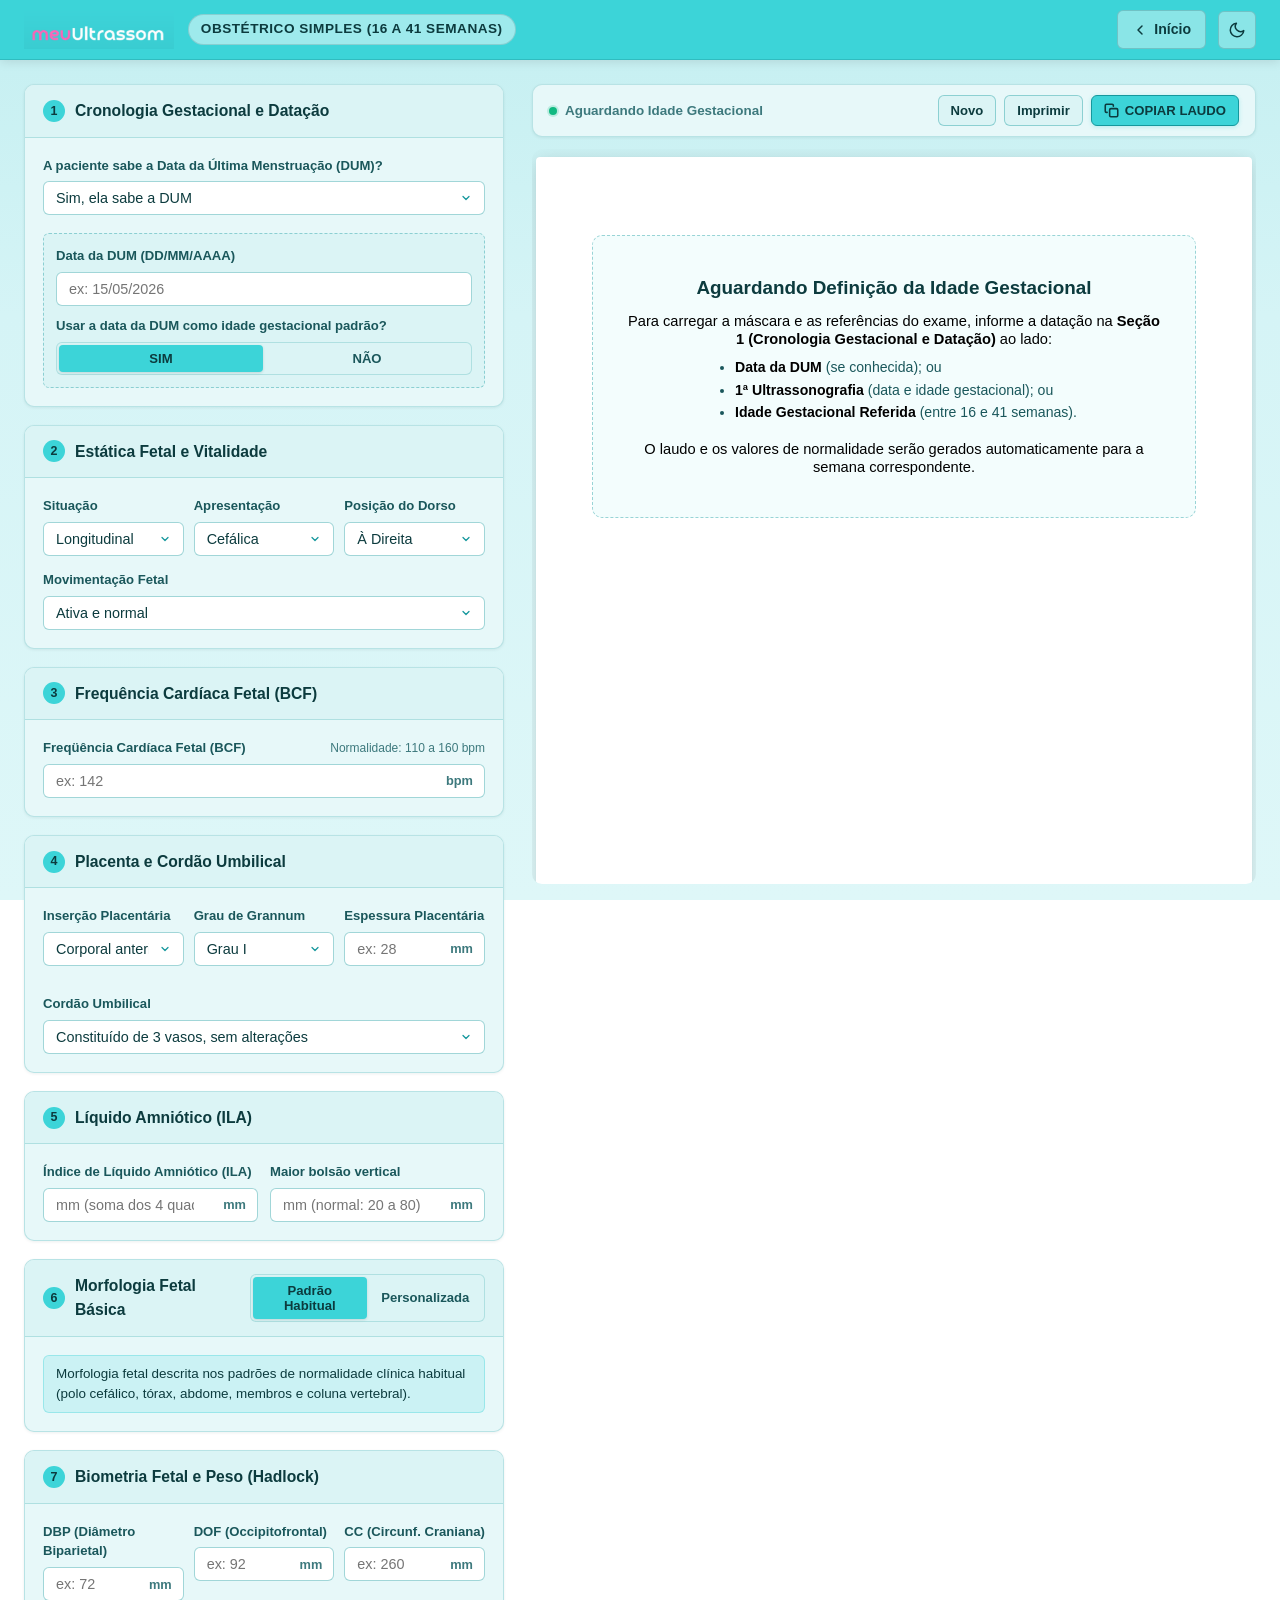
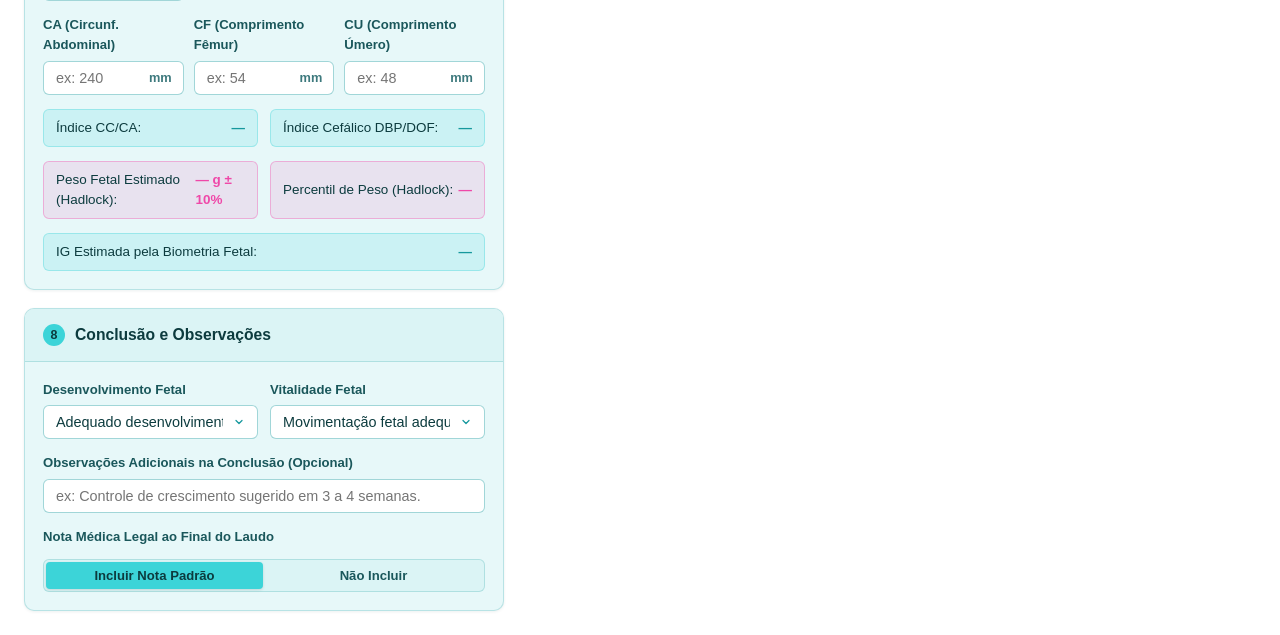
==== commit c1abc5fb: "Add files via upload" ====
--- a/laudo_simples.html
+++ b/laudo_simples.html
@@ -117,7 +117,7 @@
                       <span class="input-unit">sem</span>
                     </div>
                     <div class="input-with-unit">
-                      <input type="number" id="inputPrimeiraUsgDias" class="form-control" placeholder="Dias" min="0" max="6" value="0">
+                      <input type="number" id="inputPrimeiraUsgDias" class="form-control" placeholder="0" min="0" max="6">
                       <span class="input-unit">dias</span>
                     </div>
                   </div>
@@ -140,7 +140,7 @@
                     <span class="input-unit">sem</span>
                   </div>
                   <div class="input-with-unit">
-                    <input type="number" id="inputIgReferidaDias" class="form-control" min="0" max="6" value="0">
+                    <input type="number" id="inputIgReferidaDias" class="form-control" min="0" max="6" placeholder="0">
                     <span class="input-unit">dias</span>
                   </div>
                 </div>
@@ -149,7 +149,7 @@
           </div>
 
           <!-- Destaque da Idade Gestacional de Referência Vigente do Exame -->
-          <div id="badgeIgDestaque" class="calc-badge highlight" style="margin-top: 6px;">
+          <div id="badgeIgDestaque" class="calc-badge highlight" style="display: none; margin-top: 6px;">
             <span>Idade Gestacional de Referência:</span>
             <strong id="displayIgVigente">—</strong>
           </div>
@@ -272,16 +272,13 @@
             </div>
           </div>
 
-          <div class="grid-2">
-            <div class="form-group">
-              <label class="form-label" for="selCordao">Cordão Umbilical</label>
-              <select id="selCordao" class="form-select">
-                <option value="tres_vasos" selected>Constituído de 3 vasos, sem alterações</option>
-                <option value="arteria_unica">Artéria umbilical única (2 vasos)</option>
-                <option value="circular">Circular cervical de cordão umbilical</option>
-              </select>
-            </div>
-
+          <div class="form-group" style="margin-top: 14px; margin-bottom: 0;">
+            <label class="form-label" for="selCordao">Cordão Umbilical</label>
+            <select id="selCordao" class="form-select">
+              <option value="tres_vasos" selected>Constituído de 3 vasos, sem alterações</option>
+              <option value="arteria_unica">Artéria umbilical única (2 vasos)</option>
+              <option value="circular">Circular cervical de cordão umbilical</option>
+            </select>
           </div>
         </div>
       </section>
@@ -314,8 +311,8 @@
             </div>
           </div>
 
-          <!-- Mensagem informativa da Referência Automática do ILA -->
-          <div class="ila-reference-badge" id="ilaRefDisplay">
+          <!-- Mensagem informativa da Referência Automática do ILA (oculta até que a datação seja informada) -->
+          <div class="ila-reference-badge" id="ilaRefDisplay" style="display: none;">
             <strong>Referência do ILA:</strong> <span id="ilaRefTexto">Calculando...</span>
           </div>
 
--- a/css/laudo-simples.css
+++ b/css/laudo-simples.css
@@ -242,6 +242,15 @@
     padding: 16px;
     gap: 24px;
   }
+
+  .report-column {
+    position: static;
+    max-height: none;
+  }
+
+  .report-paper-container {
+    max-height: 800px;
+  }
 }
 
 /* ==========================================================================
@@ -551,7 +560,9 @@
   display: flex;
   flex-direction: column;
   gap: 12px;
-  position: relative;
+  position: sticky;
+  top: 76px;
+  max-height: calc(100vh - 90px);
 }
 
 .report-toolbar {
@@ -563,9 +574,6 @@
   align-items: center;
   justify-content: space-between;
   box-shadow: var(--shadow-sm);
-  position: sticky;
-  top: 68px;
-  z-index: 90;
 }
 
 .toolbar-status {
@@ -645,7 +653,12 @@
 .report-paper-container {
   display: flex;
   justify-content: center;
+  align-items: flex-start;
   width: 100%;
+  overflow-y: auto;
+  max-height: calc(100vh - 165px);
+  padding: 8px 4px 24px 4px;
+  border-radius: var(--radius-md);
 }
 
 .report-paper {
@@ -654,6 +667,7 @@
   width: 100%;
   max-width: 820px;
   min-height: 1050px;
+  height: auto;
   padding: 48px 56px;
   border-radius: 4px;
   box-shadow: 0 4px 18px rgba(0, 0, 0, 0.14), 0 0 1px rgba(0, 0, 0, 0.08);
@@ -665,11 +679,60 @@
   cursor: text;
   white-space: normal;
   word-break: break-word;
+  box-sizing: border-box;
+  margin-bottom: 24px;
   transition: box-shadow 0.2s ease;
 }
 
 .report-paper:focus {
   box-shadow: 0 0 0 3px var(--primary), 0 6px 22px rgba(0, 0, 0, 0.2);
+}
+
+/* AVISO / MENSAGEM CLARA QUANDO AGUARDANDO DATAÇÃO OU FORA DA FAIXA */
+.report-empty-notice {
+  padding: 40px 32px;
+  text-align: center;
+  color: var(--text-secondary);
+  font-family: var(--font-main);
+  background: rgba(60, 212, 216, 0.06);
+  border: 1px dashed var(--border-medium);
+  border-radius: var(--radius-md);
+  margin: 30px auto;
+  max-width: 680px;
+}
+
+.report-empty-notice h3 {
+  font-size: 1.18rem;
+  font-weight: 700;
+  color: var(--text-main);
+  margin-bottom: 12px;
+}
+
+.report-empty-notice p {
+  font-size: 0.92rem !important;
+  color: var(--text-secondary) !important;
+  line-height: 1.55 !important;
+  margin-bottom: 12px !important;
+  text-align: center !important;
+}
+
+.report-empty-notice ul {
+  text-align: left;
+  display: inline-block;
+  margin: 8px auto 16px auto;
+  padding-left: 24px;
+  font-size: 0.88rem;
+  color: var(--text-secondary);
+  line-height: 1.6;
+}
+
+.report-empty-notice.error {
+  background: rgba(239, 68, 68, 0.06);
+  border-color: rgba(239, 68, 68, 0.4);
+}
+
+.report-empty-notice.error h3 {
+  color: #dc2626;
 }
 
 /* REGRAS INTERNAS DO TEXTO DO LAUDO (FIDELIDADE AOS MODELOS WORD) */
@@ -870,10 +933,15 @@
 
   .report-column {
     display: block !important;
+    position: static !important;
+    max-height: none !important;
   }
 
   .report-paper-container {
     display: block !important;
+    overflow: visible !important;
+    max-height: none !important;
+    padding: 0 !important;
   }
 
   .report-paper {
